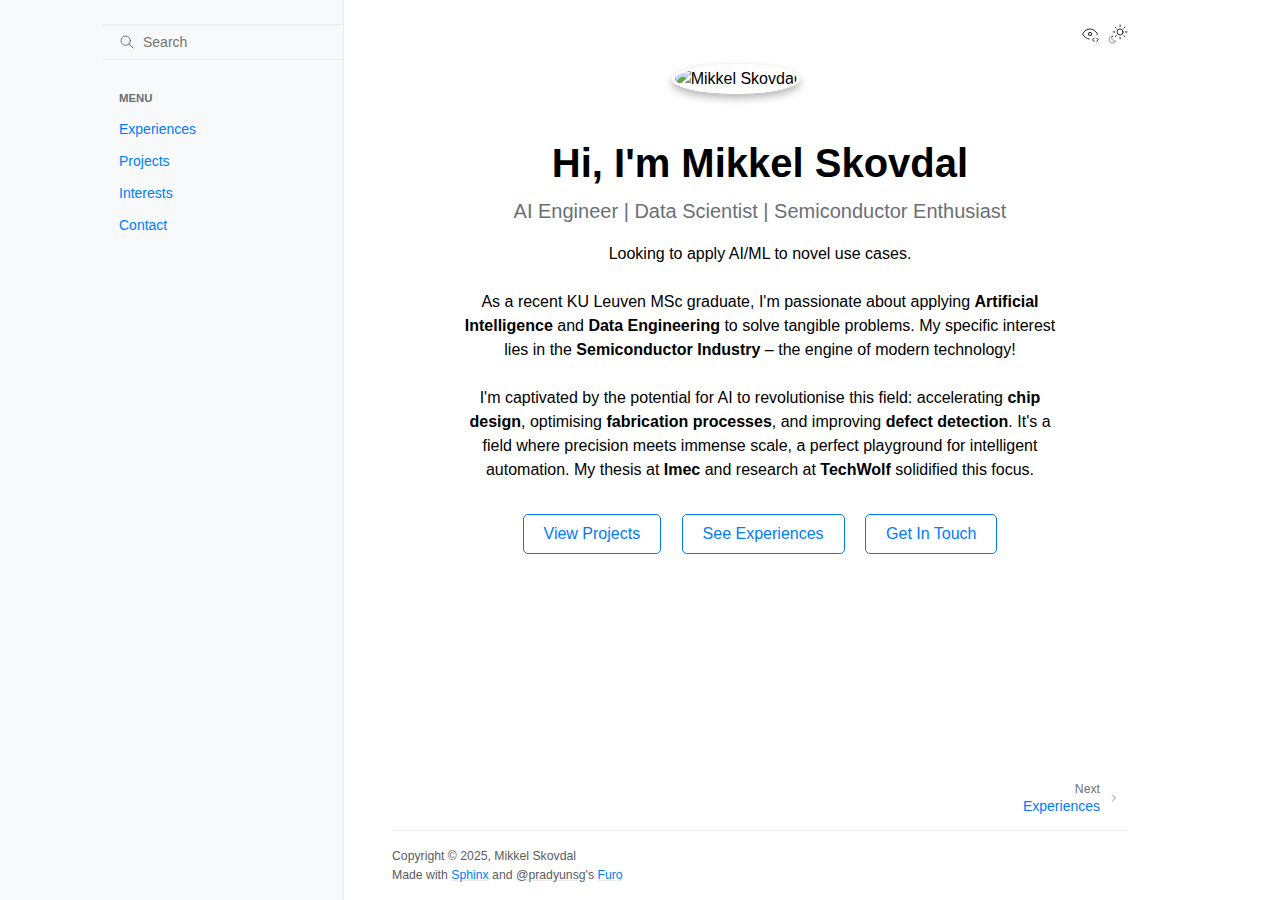
==== docs/_build/html/index.html @ ef4341b8 "initial web page" ====
<!doctype html>
<html class="no-js" lang="en" data-content_root="./">
  <head><meta charset="utf-8"/>
    <meta name="viewport" content="width=device-width,initial-scale=1"/>
    <meta name="color-scheme" content="light dark"><meta name="viewport" content="width=device-width, initial-scale=1" />
<link rel="index" title="Index" href="genindex.html" /><link rel="search" title="Search" href="search.html" /><link rel="next" title="Experiences" href="experiences.html" />

    <!-- Generated with Sphinx 8.1.3 and Furo 2024.08.06 -->
        <title>Mikkel Skovdal</title>
      <link rel="stylesheet" type="text/css" href="_static/pygments.css?v=8f2a1f02" />
    <link rel="stylesheet" type="text/css" href="_static/styles/furo.css?v=354aac6f" />
    <link rel="stylesheet" type="text/css" href="_static/copybutton.css?v=76b2166b" />
    <link rel="stylesheet" type="text/css" href="_static/styles/furo-extensions.css?v=302659d7" />
    <link rel="stylesheet" type="text/css" href="_static/css/custom.css?v=92c1c686" />
    
    


<style>
  body {
    --color-code-background: #f8f8f8;
  --color-code-foreground: black;
  --color-brand-primary: #007bff;
  --color-brand-content: #007bff;
  
  }
  @media not print {
    body[data-theme="dark"] {
      --color-code-background: #202020;
  --color-code-foreground: #d0d0d0;
  --color-brand-primary: #6bbaff;
  --color-brand-content: #6bbaff;
  
    }
    @media (prefers-color-scheme: dark) {
      body:not([data-theme="light"]) {
        --color-code-background: #202020;
  --color-code-foreground: #d0d0d0;
  --color-brand-primary: #6bbaff;
  --color-brand-content: #6bbaff;
  
      }
    }
  }
</style></head>
  <body>
    
    <script>
      document.body.dataset.theme = localStorage.getItem("theme") || "auto";
    </script>
    

<svg xmlns="http://www.w3.org/2000/svg" style="display: none;">
  <symbol id="svg-toc" viewBox="0 0 24 24">
    <title>Contents</title>
    <svg stroke="currentColor" fill="currentColor" stroke-width="0" viewBox="0 0 1024 1024">
      <path d="M408 442h480c4.4 0 8-3.6 8-8v-56c0-4.4-3.6-8-8-8H408c-4.4 0-8 3.6-8 8v56c0 4.4 3.6 8 8 8zm-8 204c0 4.4 3.6 8 8 8h480c4.4 0 8-3.6 8-8v-56c0-4.4-3.6-8-8-8H408c-4.4 0-8 3.6-8 8v56zm504-486H120c-4.4 0-8 3.6-8 8v56c0 4.4 3.6 8 8 8h784c4.4 0 8-3.6 8-8v-56c0-4.4-3.6-8-8-8zm0 632H120c-4.4 0-8 3.6-8 8v56c0 4.4 3.6 8 8 8h784c4.4 0 8-3.6 8-8v-56c0-4.4-3.6-8-8-8zM115.4 518.9L271.7 642c5.8 4.6 14.4.5 14.4-6.9V388.9c0-7.4-8.5-11.5-14.4-6.9L115.4 505.1a8.74 8.74 0 0 0 0 13.8z"/>
    </svg>
  </symbol>
  <symbol id="svg-menu" viewBox="0 0 24 24">
    <title>Menu</title>
    <svg xmlns="http://www.w3.org/2000/svg" viewBox="0 0 24 24" fill="none" stroke="currentColor"
      stroke-width="2" stroke-linecap="round" stroke-linejoin="round" class="feather-menu">
      <line x1="3" y1="12" x2="21" y2="12"></line>
      <line x1="3" y1="6" x2="21" y2="6"></line>
      <line x1="3" y1="18" x2="21" y2="18"></line>
    </svg>
  </symbol>
  <symbol id="svg-arrow-right" viewBox="0 0 24 24">
    <title>Expand</title>
    <svg xmlns="http://www.w3.org/2000/svg" viewBox="0 0 24 24" fill="none" stroke="currentColor"
      stroke-width="2" stroke-linecap="round" stroke-linejoin="round" class="feather-chevron-right">
      <polyline points="9 18 15 12 9 6"></polyline>
    </svg>
  </symbol>
  <symbol id="svg-sun" viewBox="0 0 24 24">
    <title>Light mode</title>
    <svg xmlns="http://www.w3.org/2000/svg" viewBox="0 0 24 24" fill="none" stroke="currentColor"
      stroke-width="1" stroke-linecap="round" stroke-linejoin="round" class="feather-sun">
      <circle cx="12" cy="12" r="5"></circle>
      <line x1="12" y1="1" x2="12" y2="3"></line>
      <line x1="12" y1="21" x2="12" y2="23"></line>
      <line x1="4.22" y1="4.22" x2="5.64" y2="5.64"></line>
      <line x1="18.36" y1="18.36" x2="19.78" y2="19.78"></line>
      <line x1="1" y1="12" x2="3" y2="12"></line>
      <line x1="21" y1="12" x2="23" y2="12"></line>
      <line x1="4.22" y1="19.78" x2="5.64" y2="18.36"></line>
      <line x1="18.36" y1="5.64" x2="19.78" y2="4.22"></line>
    </svg>
  </symbol>
  <symbol id="svg-moon" viewBox="0 0 24 24">
    <title>Dark mode</title>
    <svg xmlns="http://www.w3.org/2000/svg" viewBox="0 0 24 24" fill="none" stroke="currentColor"
      stroke-width="1" stroke-linecap="round" stroke-linejoin="round" class="icon-tabler-moon">
      <path stroke="none" d="M0 0h24v24H0z" fill="none" />
      <path d="M12 3c.132 0 .263 0 .393 0a7.5 7.5 0 0 0 7.92 12.446a9 9 0 1 1 -8.313 -12.454z" />
    </svg>
  </symbol>
  <symbol id="svg-sun-with-moon" viewBox="0 0 24 24">
    <title>Auto light/dark, in light mode</title>
    <svg xmlns="http://www.w3.org/2000/svg" viewBox="0 0 24 24" fill="none" stroke="currentColor"
      stroke-width="1" stroke-linecap="round" stroke-linejoin="round"
      class="icon-custom-derived-from-feather-sun-and-tabler-moon">
      <path style="opacity: 50%" d="M 5.411 14.504 C 5.471 14.504 5.532 14.504 5.591 14.504 C 3.639 16.319 4.383 19.569 6.931 20.352 C 7.693 20.586 8.512 20.551 9.25 20.252 C 8.023 23.207 4.056 23.725 2.11 21.184 C 0.166 18.642 1.702 14.949 4.874 14.536 C 5.051 14.512 5.231 14.5 5.411 14.5 L 5.411 14.504 Z"/>
      <line x1="14.5" y1="3.25" x2="14.5" y2="1.25"/>
      <line x1="14.5" y1="15.85" x2="14.5" y2="17.85"/>
      <line x1="10.044" y1="5.094" x2="8.63" y2="3.68"/>
      <line x1="19" y1="14.05" x2="20.414" y2="15.464"/>
      <line x1="8.2" y1="9.55" x2="6.2" y2="9.55"/>
      <line x1="20.8" y1="9.55" x2="22.8" y2="9.55"/>
      <line x1="10.044" y1="14.006" x2="8.63" y2="15.42"/>
      <line x1="19" y1="5.05" x2="20.414" y2="3.636"/>
      <circle cx="14.5" cy="9.55" r="3.6"/>
    </svg>
  </symbol>
  <symbol id="svg-moon-with-sun" viewBox="0 0 24 24">
    <title>Auto light/dark, in dark mode</title>
    <svg xmlns="http://www.w3.org/2000/svg" viewBox="0 0 24 24" fill="none" stroke="currentColor"
      stroke-width="1" stroke-linecap="round" stroke-linejoin="round"
      class="icon-custom-derived-from-feather-sun-and-tabler-moon">
      <path d="M 8.282 7.007 C 8.385 7.007 8.494 7.007 8.595 7.007 C 5.18 10.184 6.481 15.869 10.942 17.24 C 12.275 17.648 13.706 17.589 15 17.066 C 12.851 22.236 5.91 23.143 2.505 18.696 C -0.897 14.249 1.791 7.786 7.342 7.063 C 7.652 7.021 7.965 7 8.282 7 L 8.282 7.007 Z"/>
      <line style="opacity: 50%" x1="18" y1="3.705" x2="18" y2="2.5"/>
      <line style="opacity: 50%" x1="18" y1="11.295" x2="18" y2="12.5"/>
      <line style="opacity: 50%" x1="15.316" y1="4.816" x2="14.464" y2="3.964"/>
      <line style="opacity: 50%" x1="20.711" y1="10.212" x2="21.563" y2="11.063"/>
      <line style="opacity: 50%" x1="14.205" y1="7.5" x2="13.001" y2="7.5"/>
      <line style="opacity: 50%" x1="21.795" y1="7.5" x2="23" y2="7.5"/>
      <line style="opacity: 50%" x1="15.316" y1="10.184" x2="14.464" y2="11.036"/>
      <line style="opacity: 50%" x1="20.711" y1="4.789" x2="21.563" y2="3.937"/>
      <circle style="opacity: 50%" cx="18" cy="7.5" r="2.169"/>
    </svg>
  </symbol>
  <symbol id="svg-pencil" viewBox="0 0 24 24">
    <svg xmlns="http://www.w3.org/2000/svg" viewBox="0 0 24 24" fill="none" stroke="currentColor"
      stroke-width="1" stroke-linecap="round" stroke-linejoin="round" class="icon-tabler-pencil-code">
      <path d="M4 20h4l10.5 -10.5a2.828 2.828 0 1 0 -4 -4l-10.5 10.5v4" />
      <path d="M13.5 6.5l4 4" />
      <path d="M20 21l2 -2l-2 -2" />
      <path d="M17 17l-2 2l2 2" />
    </svg>
  </symbol>
  <symbol id="svg-eye" viewBox="0 0 24 24">
    <svg xmlns="http://www.w3.org/2000/svg" viewBox="0 0 24 24" fill="none" stroke="currentColor"
      stroke-width="1" stroke-linecap="round" stroke-linejoin="round" class="icon-tabler-eye-code">
      <path stroke="none" d="M0 0h24v24H0z" fill="none" />
      <path d="M10 12a2 2 0 1 0 4 0a2 2 0 0 0 -4 0" />
      <path
        d="M11.11 17.958c-3.209 -.307 -5.91 -2.293 -8.11 -5.958c2.4 -4 5.4 -6 9 -6c3.6 0 6.6 2 9 6c-.21 .352 -.427 .688 -.647 1.008" />
      <path d="M20 21l2 -2l-2 -2" />
      <path d="M17 17l-2 2l2 2" />
    </svg>
  </symbol>
</svg>

<input type="checkbox" class="sidebar-toggle" name="__navigation" id="__navigation">
<input type="checkbox" class="sidebar-toggle" name="__toc" id="__toc">
<label class="overlay sidebar-overlay" for="__navigation">
  <div class="visually-hidden">Hide navigation sidebar</div>
</label>
<label class="overlay toc-overlay" for="__toc">
  <div class="visually-hidden">Hide table of contents sidebar</div>
</label>

<a class="skip-to-content muted-link" href="#furo-main-content">Skip to content</a>



<div class="page">
  <header class="mobile-header">
    <div class="header-left">
      <label class="nav-overlay-icon" for="__navigation">
        <div class="visually-hidden">Toggle site navigation sidebar</div>
        <i class="icon"><svg><use href="#svg-menu"></use></svg></i>
      </label>
    </div>
    <div class="header-center">
      <a href="#"><div class="brand">Mikkel Skovdal</div></a>
    </div>
    <div class="header-right">
      <div class="theme-toggle-container theme-toggle-header">
        <button class="theme-toggle">
          <div class="visually-hidden">Toggle Light / Dark / Auto color theme</div>
          <svg class="theme-icon-when-auto-light"><use href="#svg-sun-with-moon"></use></svg>
          <svg class="theme-icon-when-auto-dark"><use href="#svg-moon-with-sun"></use></svg>
          <svg class="theme-icon-when-dark"><use href="#svg-moon"></use></svg>
          <svg class="theme-icon-when-light"><use href="#svg-sun"></use></svg>
        </button>
      </div>
      <label class="toc-overlay-icon toc-header-icon no-toc" for="__toc">
        <div class="visually-hidden">Toggle table of contents sidebar</div>
        <i class="icon"><svg><use href="#svg-toc"></use></svg></i>
      </label>
    </div>
  </header>
  <aside class="sidebar-drawer">
    <div class="sidebar-container">
      
      <div class="sidebar-sticky"><a class="sidebar-brand" href="#">
  
  
  
</a><form class="sidebar-search-container" method="get" action="search.html" role="search">
  <input class="sidebar-search" placeholder="Search" name="q" aria-label="Search">
  <input type="hidden" name="check_keywords" value="yes">
  <input type="hidden" name="area" value="default">
</form>
<div id="searchbox"></div><div class="sidebar-scroll"><div class="sidebar-tree">
  <p class="caption" role="heading"><span class="caption-text">Menu</span></p>
<ul>
<li class="toctree-l1"><a class="reference internal" href="experiences.html">Experiences</a></li>
<li class="toctree-l1"><a class="reference internal" href="projects.html">Projects</a></li>
<li class="toctree-l1"><a class="reference internal" href="interests.html">Interests</a></li>
<li class="toctree-l1"><a class="reference internal" href="contact.html">Contact</a></li>
</ul>

</div>
</div>

      </div>
      
    </div>
  </aside>
  <div class="main">
    <div class="content">
      <div class="article-container">
        <a href="#" class="back-to-top muted-link">
          <svg xmlns="http://www.w3.org/2000/svg" viewBox="0 0 24 24">
            <path d="M13 20h-2V8l-5.5 5.5-1.42-1.42L12 4.16l7.92 7.92-1.42 1.42L13 8v12z"></path>
          </svg>
          <span>Back to top</span>
        </a>
        <div class="content-icon-container">
          <div class="view-this-page">
  <a class="muted-link" href="_sources/index.rst.txt" title="View this page">
    <svg><use href="#svg-eye"></use></svg>
    <span class="visually-hidden">View this page</span>
  </a>
</div>
<div class="theme-toggle-container theme-toggle-content">
            <button class="theme-toggle">
              <div class="visually-hidden">Toggle Light / Dark / Auto color theme</div>
              <svg class="theme-icon-when-auto-light"><use href="#svg-sun-with-moon"></use></svg>
              <svg class="theme-icon-when-auto-dark"><use href="#svg-moon-with-sun"></use></svg>
              <svg class="theme-icon-when-dark"><use href="#svg-moon"></use></svg>
              <svg class="theme-icon-when-light"><use href="#svg-sun"></use></svg>
            </button>
          </div>
          <label class="toc-overlay-icon toc-content-icon no-toc" for="__toc">
            <div class="visually-hidden">Toggle table of contents sidebar</div>
            <i class="icon"><svg><use href="#svg-toc"></use></svg></i>
          </label>
        </div>
        <article role="main" id="furo-main-content">
          <div class="hero-section">
   <img src="_static/assets/profile.jpg" alt="Mikkel Skovdal" class="profile-pic">
   <h1>Hi, I'm Mikkel Skovdal</h1>
   <p class="subtitle">AI Engineer | Data Scientist | Semiconductor Enthusiast</p>
   <p>Looking to apply AI/ML to novel use cases.</p>

   <div class="about-in-hero">
       <p>As a recent KU Leuven MSc graduate, I'm passionate about applying <strong>Artificial Intelligence</strong> and <strong>Data Engineering</strong> to solve tangible problems. My specific interest lies in the <strong>Semiconductor Industry</strong> – the engine of modern technology!</p>

       <p>I'm captivated by the potential for AI to revolutionise this field: accelerating <strong>chip design</strong>, optimising <strong>fabrication processes</strong>, and improving <strong>defect detection</strong>. It's a field where precision meets immense scale, a perfect playground for intelligent automation. My thesis at <strong>Imec</strong> and research at <strong>TechWolf</strong> solidified this focus.</p>
   </div>

   <div class="hero-buttons">
      <a href="projects.html" class="button">View Projects</a>
      <a href="experiences.html" class="button">See Experiences</a>
      <a href="contact.html" class="button">Get In Touch</a>
   </div>
</div><div class="toctree-wrapper compound">
</div>

        </article>
      </div>
      <footer>
        
        <div class="related-pages">
          <a class="next-page" href="experiences.html">
              <div class="page-info">
                <div class="context">
                  <span>Next</span>
                </div>
                <div class="title">Experiences</div>
              </div>
              <svg class="furo-related-icon"><use href="#svg-arrow-right"></use></svg>
            </a>
          
        </div>
        <div class="bottom-of-page">
          <div class="left-details">
            <div class="copyright">
                Copyright &#169; 2025, Mikkel Skovdal
            </div>
            Made with <a href="https://www.sphinx-doc.org/">Sphinx</a> and <a class="muted-link" href="https://pradyunsg.me">@pradyunsg</a>'s
            
            <a href="https://github.com/pradyunsg/furo">Furo</a>
            
          </div>
          <div class="right-details">
            
          </div>
        </div>
        
      </footer>
    </div>
    <aside class="toc-drawer no-toc">
      
      
      
    </aside>
  </div>
</div><script src="_static/documentation_options.js?v=8a448e45"></script>
    <script src="_static/doctools.js?v=9bcbadda"></script>
    <script src="_static/sphinx_highlight.js?v=dc90522c"></script>
    <script src="_static/scripts/furo.js?v=5fa4622c"></script>
    <script src="_static/clipboard.min.js?v=a7894cd8"></script>
    <script src="_static/copybutton.js?v=f281be69"></script>
    </body>
</html>
---- docs/_build/html/_static/pygments.css ----
.highlight pre { line-height: 125%; }
.highlight td.linenos .normal { color: inherit; background-color: transparent; padding-left: 5px; padding-right: 5px; }
.highlight span.linenos { color: inherit; background-color: transparent; padding-left: 5px; padding-right: 5px; }
.highlight td.linenos .special { color: #000000; background-color: #ffffc0; padding-left: 5px; padding-right: 5px; }
.highlight span.linenos.special { color: #000000; background-color: #ffffc0; padding-left: 5px; padding-right: 5px; }
.highlight .hll { background-color: #ffffcc }
.highlight { background: #f8f8f8; }
.highlight .c { color: #8F5902; font-style: italic } /* Comment */
.highlight .err { color: #A40000; border: 1px solid #EF2929 } /* Error */
.highlight .g { color: #000 } /* Generic */
.highlight .k { color: #204A87; font-weight: bold } /* Keyword */
.highlight .l { color: #000 } /* Literal */
.highlight .n { color: #000 } /* Name */
.highlight .o { color: #CE5C00; font-weight: bold } /* Operator */
.highlight .x { color: #000 } /* Other */
.highlight .p { color: #000; font-weight: bold } /* Punctuation */
.highlight .ch { color: #8F5902; font-style: italic } /* Comment.Hashbang */
.highlight .cm { color: #8F5902; font-style: italic } /* Comment.Multiline */
.highlight .cp { color: #8F5902; font-style: italic } /* Comment.Preproc */
.highlight .cpf { color: #8F5902; font-style: italic } /* Comment.PreprocFile */
.highlight .c1 { color: #8F5902; font-style: italic } /* Comment.Single */
.highlight .cs { color: #8F5902; font-style: italic } /* Comment.Special */
.highlight .gd { color: #A40000 } /* Generic.Deleted */
.highlight .ge { color: #000; font-style: italic } /* Generic.Emph */
.highlight .ges { color: #000; font-weight: bold; font-style: italic } /* Generic.EmphStrong */
.highlight .gr { color: #EF2929 } /* Generic.Error */
.highlight .gh { color: #000080; font-weight: bold } /* Generic.Heading */
.highlight .gi { color: #00A000 } /* Generic.Inserted */
.highlight .go { color: #000; font-style: italic } /* Generic.Output */
.highlight .gp { color: #8F5902 } /* Generic.Prompt */
.highlight .gs { color: #000; font-weight: bold } /* Generic.Strong */
.highlight .gu { color: #800080; font-weight: bold } /* Generic.Subheading */
.highlight .gt { color: #A40000; font-weight: bold } /* Generic.Traceback */
.highlight .kc { color: #204A87; font-weight: bold } /* Keyword.Constant */
.highlight .kd { color: #204A87; font-weight: bold } /* Keyword.Declaration */
.highlight .kn { color: #204A87; font-weight: bold } /* Keyword.Namespace */
.highlight .kp { color: #204A87; font-weight: bold } /* Keyword.Pseudo */
.highlight .kr { color: #204A87; font-weight: bold } /* Keyword.Reserved */
.highlight .kt { color: #204A87; font-weight: bold } /* Keyword.Type */
.highlight .ld { color: #000 } /* Literal.Date */
.highlight .m { color: #0000CF; font-weight: bold } /* Literal.Number */
.highlight .s { color: #4E9A06 } /* Literal.String */
.highlight .na { color: #C4A000 } /* Name.Attribute */
.highlight .nb { color: #204A87 } /* Name.Builtin */
.highlight .nc { color: #000 } /* Name.Class */
.highlight .no { color: #000 } /* Name.Constant */
.highlight .nd { color: #5C35CC; font-weight: bold } /* Name.Decorator */
.highlight .ni { color: #CE5C00 } /* Name.Entity */
.highlight .ne { color: #C00; font-weight: bold } /* Name.Exception */
.highlight .nf { color: #000 } /* Name.Function */
.highlight .nl { color: #F57900 } /* Name.Label */
.highlight .nn { color: #000 } /* Name.Namespace */
.highlight .nx { color: #000 } /* Name.Other */
.highlight .py { color: #000 } /* Name.Property */
.highlight .nt { color: #204A87; font-weight: bold } /* Name.Tag */
.highlight .nv { color: #000 } /* Name.Variable */
.highlight .ow { color: #204A87; font-weight: bold } /* Operator.Word */
.highlight .pm { color: #000; font-weight: bold } /* Punctuation.Marker */
.highlight .w { color: #F8F8F8 } /* Text.Whitespace */
.highlight .mb { color: #0000CF; font-weight: bold } /* Literal.Number.Bin */
.highlight .mf { color: #0000CF; font-weight: bold } /* Literal.Number.Float */
.highlight .mh { color: #0000CF; font-weight: bold } /* Literal.Number.Hex */
.highlight .mi { color: #0000CF; font-weight: bold } /* Literal.Number.Integer */
.highlight .mo { color: #0000CF; font-weight: bold } /* Literal.Number.Oct */
.highlight .sa { color: #4E9A06 } /* Literal.String.Affix */
.highlight .sb { color: #4E9A06 } /* Literal.String.Backtick */
.highlight .sc { color: #4E9A06 } /* Literal.String.Char */
.highlight .dl { color: #4E9A06 } /* Literal.String.Delimiter */
.highlight .sd { color: #8F5902; font-style: italic } /* Literal.String.Doc */
.highlight .s2 { color: #4E9A06 } /* Literal.String.Double */
.highlight .se { color: #4E9A06 } /* Literal.String.Escape */
.highlight .sh { color: #4E9A06 } /* Literal.String.Heredoc */
.highlight .si { color: #4E9A06 } /* Literal.String.Interpol */
.highlight .sx { color: #4E9A06 } /* Literal.String.Other */
.highlight .sr { color: #4E9A06 } /* Literal.String.Regex */
.highlight .s1 { color: #4E9A06 } /* Literal.String.Single */
.highlight .ss { color: #4E9A06 } /* Literal.String.Symbol */
.highlight .bp { color: #3465A4 } /* Name.Builtin.Pseudo */
.highlight .fm { color: #000 } /* Name.Function.Magic */
.highlight .vc { color: #000 } /* Name.Variable.Class */
.highlight .vg { color: #000 } /* Name.Variable.Global */
.highlight .vi { color: #000 } /* Name.Variable.Instance */
.highlight .vm { color: #000 } /* Name.Variable.Magic */
.highlight .il { color: #0000CF; font-weight: bold } /* Literal.Number.Integer.Long */
@media not print {
body[data-theme="dark"] .highlight pre { line-height: 125%; }
body[data-theme="dark"] .highlight td.linenos .normal { color: #aaaaaa; background-color: transparent; padding-left: 5px; padding-right: 5px; }
body[data-theme="dark"] .highlight span.linenos { color: #aaaaaa; background-color: transparent; padding-left: 5px; padding-right: 5px; }
body[data-theme="dark"] .highlight td.linenos .special { color: #000000; background-color: #ffffc0; padding-left: 5px; padding-right: 5px; }
body[data-theme="dark"] .highlight span.linenos.special { color: #000000; background-color: #ffffc0; padding-left: 5px; padding-right: 5px; }
body[data-theme="dark"] .highlight .hll { background-color: #404040 }
body[data-theme="dark"] .highlight { background: #202020; color: #D0D0D0 }
body[data-theme="dark"] .highlight .c { color: #ABABAB; font-style: italic } /* Comment */
body[data-theme="dark"] .highlight .err { color: #A61717; background-color: #E3D2D2 } /* Error */
body[data-theme="dark"] .highlight .esc { color: #D0D0D0 } /* Escape */
body[data-theme="dark"] .highlight .g { color: #D0D0D0 } /* Generic */
body[data-theme="dark"] .highlight .k { color: #6EBF26; font-weight: bold } /* Keyword */
body[data-theme="dark"] .highlight .l { color: #D0D0D0 } /* Literal */
body[data-theme="dark"] .highlight .n { color: #D0D0D0 } /* Name */
body[data-theme="dark"] .highlight .o { color: #D0D0D0 } /* Operator */
body[data-theme="dark"] .highlight .x { color: #D0D0D0 } /* Other */
body[data-theme="dark"] .highlight .p { color: #D0D0D0 } /* Punctuation */
body[data-theme="dark"] .highlight .ch { color: #ABABAB; font-style: italic } /* Comment.Hashbang */
body[data-theme="dark"] .highlight .cm { color: #ABABAB; font-style: italic } /* Comment.Multiline */
body[data-theme="dark"] .highlight .cp { color: #FF3A3A; font-weight: bold } /* Comment.Preproc */
body[data-theme="dark"] .highlight .cpf { color: #ABABAB; font-style: italic } /* Comment.PreprocFile */
body[data-theme="dark"] .highlight .c1 { color: #ABABAB; font-style: italic } /* Comment.Single */
body[data-theme="dark"] .highlight .cs { color: #E50808; font-weight: bold; background-color: #520000 } /* Comment.Special */
body[data-theme="dark"] .highlight .gd { color: #FF3A3A } /* Generic.Deleted */
body[data-theme="dark"] .highlight .ge { color: #D0D0D0; font-style: italic } /* Generic.Emph */
body[data-theme="dark"] .highlight .ges { color: #D0D0D0; font-weight: bold; font-style: italic } /* Generic.EmphStrong */
body[data-theme="dark"] .highlight .gr { color: #FF3A3A } /* Generic.Error */
body[data-theme="dark"] .highlight .gh { color: #FFF; font-weight: bold } /* Generic.Heading */
body[data-theme="dark"] .highlight .gi { color: #589819 } /* Generic.Inserted */
body[data-theme="dark"] .highlight .go { color: #CCC } /* Generic.Output */
body[data-theme="dark"] .highlight .gp { color: #AAA } /* Generic.Prompt */
body[data-theme="dark"] .highlight .gs { color: #D0D0D0; font-weight: bold } /* Generic.Strong */
body[data-theme="dark"] .highlight .gu { color: #FFF; text-decoration: underline } /* Generic.Subheading */
body[data-theme="dark"] .highlight .gt { color: #FF3A3A } /* Generic.Traceback */
body[data-theme="dark"] .highlight .kc { color: #6EBF26; font-weight: bold } /* Keyword.Constant */
body[data-theme="dark"] .highlight .kd { color: #6EBF26; font-weight: bold } /* Keyword.Declaration */
body[data-theme="dark"] .highlight .kn { color: #6EBF26; font-weight: bold } /* Keyword.Namespace */
body[data-theme="dark"] .highlight .kp { color: #6EBF26 } /* Keyword.Pseudo */
body[data-theme="dark"] .highlight .kr { color: #6EBF26; font-weight: bold } /* Keyword.Reserved */
body[data-theme="dark"] .highlight .kt { color: #6EBF26; font-weight: bold } /* Keyword.Type */
body[data-theme="dark"] .highlight .ld { color: #D0D0D0 } /* Literal.Date */
body[data-theme="dark"] .highlight .m { color: #51B2FD } /* Literal.Number */
body[data-theme="dark"] .highlight .s { color: #ED9D13 } /* Literal.String */
body[data-theme="dark"] .highlight .na { color: #BBB } /* Name.Attribute */
body[data-theme="dark"] .highlight .nb { color: #2FBCCD } /* Name.Builtin */
body[data-theme="dark"] .highlight .nc { color: #71ADFF; text-decoration: underline } /* Name.Class */
body[data-theme="dark"] .highlight .no { color: #40FFFF } /* Name.Constant */
body[data-theme="dark"] .highlight .nd { color: #FFA500 } /* Name.Decorator */
body[data-theme="dark"] .highlight .ni { color: #D0D0D0 } /* Name.Entity */
body[data-theme="dark"] .highlight .ne { color: #BBB } /* Name.Exception */
body[data-theme="dark"] .highlight .nf { color: #71ADFF } /* Name.Function */
body[data-theme="dark"] .highlight .nl { color: #D0D0D0 } /* Name.Label */
body[data-theme="dark"] .highlight .nn { color: #71ADFF; text-decoration: underline } /* Name.Namespace */
body[data-theme="dark"] .highlight .nx { color: #D0D0D0 } /* Name.Other */
body[data-theme="dark"] .highlight .py { color: #D0D0D0 } /* Name.Property */
body[data-theme="dark"] .highlight .nt { color: #6EBF26; font-weight: bold } /* Name.Tag */
body[data-theme="dark"] .highlight .nv { color: #40FFFF } /* Name.Variable */
body[data-theme="dark"] .highlight .ow { color: #6EBF26; font-weight: bold } /* Operator.Word */
body[data-theme="dark"] .highlight .pm { color: #D0D0D0 } /* Punctuation.Marker */
body[data-theme="dark"] .highlight .w { color: #666 } /* Text.Whitespace */
body[data-theme="dark"] .highlight .mb { color: #51B2FD } /* Literal.Number.Bin */
body[data-theme="dark"] .highlight .mf { color: #51B2FD } /* Literal.Number.Float */
body[data-theme="dark"] .highlight .mh { color: #51B2FD } /* Literal.Number.Hex */
body[data-theme="dark"] .highlight .mi { color: #51B2FD } /* Literal.Number.Integer */
body[data-theme="dark"] .highlight .mo { color: #51B2FD } /* Literal.Number.Oct */
body[data-theme="dark"] .highlight .sa { color: #ED9D13 } /* Literal.String.Affix */
body[data-theme="dark"] .highlight .sb { color: #ED9D13 } /* Literal.String.Backtick */
body[data-theme="dark"] .highlight .sc { color: #ED9D13 } /* Literal.String.Char */
body[data-theme="dark"] .highlight .dl { color: #ED9D13 } /* Literal.String.Delimiter */
body[data-theme="dark"] .highlight .sd { color: #ED9D13 } /* Literal.String.Doc */
body[data-theme="dark"] .highlight .s2 { color: #ED9D13 } /* Literal.String.Double */
body[data-theme="dark"] .highlight .se { color: #ED9D13 } /* Literal.String.Escape */
body[data-theme="dark"] .highlight .sh { color: #ED9D13 } /* Literal.String.Heredoc */
body[data-theme="dark"] .highlight .si { color: #ED9D13 } /* Literal.String.Interpol */
body[data-theme="dark"] .highlight .sx { color: #FFA500 } /* Literal.String.Other */
body[data-theme="dark"] .highlight .sr { color: #ED9D13 } /* Literal.String.Regex */
body[data-theme="dark"] .highlight .s1 { color: #ED9D13 } /* Literal.String.Single */
body[data-theme="dark"] .highlight .ss { color: #ED9D13 } /* Literal.String.Symbol */
body[data-theme="dark"] .highlight .bp { color: #2FBCCD } /* Name.Builtin.Pseudo */
body[data-theme="dark"] .highlight .fm { color: #71ADFF } /* Name.Function.Magic */
body[data-theme="dark"] .highlight .vc { color: #40FFFF } /* Name.Variable.Class */
body[data-theme="dark"] .highlight .vg { color: #40FFFF } /* Name.Variable.Global */
body[data-theme="dark"] .highlight .vi { color: #40FFFF } /* Name.Variable.Instance */
body[data-theme="dark"] .highlight .vm { color: #40FFFF } /* Name.Variable.Magic */
body[data-theme="dark"] .highlight .il { color: #51B2FD } /* Literal.Number.Integer.Long */
@media (prefers-color-scheme: dark) {
body:not([data-theme="light"]) .highlight pre { line-height: 125%; }
body:not([data-theme="light"]) .highlight td.linenos .normal { color: #aaaaaa; background-color: transparent; padding-left: 5px; padding-right: 5px; }
body:not([data-theme="light"]) .highlight span.linenos { color: #aaaaaa; background-color: transparent; padding-left: 5px; padding-right: 5px; }
body:not([data-theme="light"]) .highlight td.linenos .special { color: #000000; background-color: #ffffc0; padding-left: 5px; padding-right: 5px; }
body:not([data-theme="light"]) .highlight span.linenos.special { color: #000000; background-color: #ffffc0; padding-left: 5px; padding-right: 5px; }
body:not([data-theme="light"]) .highlight .hll { background-color: #404040 }
body:not([data-theme="light"]) .highlight { background: #202020; color: #D0D0D0 }
body:not([data-theme="light"]) .highlight .c { color: #ABABAB; font-style: italic } /* Comment */
body:not([data-theme="light"]) .highlight .err { color: #A61717; background-color: #E3D2D2 } /* Error */
body:not([data-theme="light"]) .highlight .esc { color: #D0D0D0 } /* Escape */
body:not([data-theme="light"]) .highlight .g { color: #D0D0D0 } /* Generic */
body:not([data-theme="light"]) .highlight .k { color: #6EBF26; font-weight: bold } /* Keyword */
body:not([data-theme="light"]) .highlight .l { color: #D0D0D0 } /* Literal */
body:not([data-theme="light"]) .highlight .n { color: #D0D0D0 } /* Name */
body:not([data-theme="light"]) .highlight .o { color: #D0D0D0 } /* Operator */
body:not([data-theme="light"]) .highlight .x { color: #D0D0D0 } /* Other */
body:not([data-theme="light"]) .highlight .p { color: #D0D0D0 } /* Punctuation */
body:not([data-theme="light"]) .highlight .ch { color: #ABABAB; font-style: italic } /* Comment.Hashbang */
body:not([data-theme="light"]) .highlight .cm { color: #ABABAB; font-style: italic } /* Comment.Multiline */
body:not([data-theme="light"]) .highlight .cp { color: #FF3A3A; font-weight: bold } /* Comment.Preproc */
body:not([data-theme="light"]) .highlight .cpf { color: #ABABAB; font-style: italic } /* Comment.PreprocFile */
body:not([data-theme="light"]) .highlight .c1 { color: #ABABAB; font-style: italic } /* Comment.Single */
body:not([data-theme="light"]) .highlight .cs { color: #E50808; font-weight: bold; background-color: #520000 } /* Comment.Special */
body:not([data-theme="light"]) .highlight .gd { color: #FF3A3A } /* Generic.Deleted */
body:not([data-theme="light"]) .highlight .ge { color: #D0D0D0; font-style: italic } /* Generic.Emph */
body:not([data-theme="light"]) .highlight .ges { color: #D0D0D0; font-weight: bold; font-style: italic } /* Generic.EmphStrong */
body:not([data-theme="light"]) .highlight .gr { color: #FF3A3A } /* Generic.Error */
body:not([data-theme="light"]) .highlight .gh { color: #FFF; font-weight: bold } /* Generic.Heading */
body:not([data-theme="light"]) .highlight .gi { color: #589819 } /* Generic.Inserted */
body:not([data-theme="light"]) .highlight .go { color: #CCC } /* Generic.Output */
body:not([data-theme="light"]) .highlight .gp { color: #AAA } /* Generic.Prompt */
body:not([data-theme="light"]) .highlight .gs { color: #D0D0D0; font-weight: bold } /* Generic.Strong */
body:not([data-theme="light"]) .highlight .gu { color: #FFF; text-decoration: underline } /* Generic.Subheading */
body:not([data-theme="light"]) .highlight .gt { color: #FF3A3A } /* Generic.Traceback */
body:not([data-theme="light"]) .highlight .kc { color: #6EBF26; font-weight: bold } /* Keyword.Constant */
body:not([data-theme="light"]) .highlight .kd { color: #6EBF26; font-weight: bold } /* Keyword.Declaration */
body:not([data-theme="light"]) .highlight .kn { color: #6EBF26; font-weight: bold } /* Keyword.Namespace */
body:not([data-theme="light"]) .highlight .kp { color: #6EBF26 } /* Keyword.Pseudo */
body:not([data-theme="light"]) .highlight .kr { color: #6EBF26; font-weight: bold } /* Keyword.Reserved */
body:not([data-theme="light"]) .highlight .kt { color: #6EBF26; font-weight: bold } /* Keyword.Type */
body:not([data-theme="light"]) .highlight .ld { color: #D0D0D0 } /* Literal.Date */
body:not([data-theme="light"]) .highlight .m { color: #51B2FD } /* Literal.Number */
body:not([data-theme="light"]) .highlight .s { color: #ED9D13 } /* Literal.String */
body:not([data-theme="light"]) .highlight .na { color: #BBB } /* Name.Attribute */
body:not([data-theme="light"]) .highlight .nb { color: #2FBCCD } /* Name.Builtin */
body:not([data-theme="light"]) .highlight .nc { color: #71ADFF; text-decoration: underline } /* Name.Class */
body:not([data-theme="light"]) .highlight .no { color: #40FFFF } /* Name.Constant */
body:not([data-theme="light"]) .highlight .nd { color: #FFA500 } /* Name.Decorator */
body:not([data-theme="light"]) .highlight .ni { color: #D0D0D0 } /* Name.Entity */
body:not([data-theme="light"]) .highlight .ne { color: #BBB } /* Name.Exception */
body:not([data-theme="light"]) .highlight .nf { color: #71ADFF } /* Name.Function */
body:not([data-theme="light"]) .highlight .nl { color: #D0D0D0 } /* Name.Label */
body:not([data-theme="light"]) .highlight .nn { color: #71ADFF; text-decoration: underline } /* Name.Namespace */
body:not([data-theme="light"]) .highlight .nx { color: #D0D0D0 } /* Name.Other */
body:not([data-theme="light"]) .highlight .py { color: #D0D0D0 } /* Name.Property */
body:not([data-theme="light"]) .highlight .nt { color: #6EBF26; font-weight: bold } /* Name.Tag */
body:not([data-theme="light"]) .highlight .nv { color: #40FFFF } /* Name.Variable */
body:not([data-theme="light"]) .highlight .ow { color: #6EBF26; font-weight: bold } /* Operator.Word */
body:not([data-theme="light"]) .highlight .pm { color: #D0D0D0 } /* Punctuation.Marker */
body:not([data-theme="light"]) .highlight .w { color: #666 } /* Text.Whitespace */
body:not([data-theme="light"]) .highlight .mb { color: #51B2FD } /* Literal.Number.Bin */
body:not([data-theme="light"]) .highlight .mf { color: #51B2FD } /* Literal.Number.Float */
body:not([data-theme="light"]) .highlight .mh { color: #51B2FD } /* Literal.Number.Hex */
body:not([data-theme="light"]) .highlight .mi { color: #51B2FD } /* Literal.Number.Integer */
body:not([data-theme="light"]) .highlight .mo { color: #51B2FD } /* Literal.Number.Oct */
body:not([data-theme="light"]) .highlight .sa { color: #ED9D13 } /* Literal.String.Affix */
body:not([data-theme="light"]) .highlight .sb { color: #ED9D13 } /* Literal.String.Backtick */
body:not([data-theme="light"]) .highlight .sc { color: #ED9D13 } /* Literal.String.Char */
body:not([data-theme="light"]) .highlight .dl { color: #ED9D13 } /* Literal.String.Delimiter */
body:not([data-theme="light"]) .highlight .sd { color: #ED9D13 } /* Literal.String.Doc */
body:not([data-theme="light"]) .highlight .s2 { color: #ED9D13 } /* Literal.String.Double */
body:not([data-theme="light"]) .highlight .se { color: #ED9D13 } /* Literal.String.Escape */
body:not([data-theme="light"]) .highlight .sh { color: #ED9D13 } /* Literal.String.Heredoc */
body:not([data-theme="light"]) .highlight .si { color: #ED9D13 } /* Literal.String.Interpol */
body:not([data-theme="light"]) .highlight .sx { color: #FFA500 } /* Literal.String.Other */
body:not([data-theme="light"]) .highlight .sr { color: #ED9D13 } /* Literal.String.Regex */
body:not([data-theme="light"]) .highlight .s1 { color: #ED9D13 } /* Literal.String.Single */
body:not([data-theme="light"]) .highlight .ss { color: #ED9D13 } /* Literal.String.Symbol */
body:not([data-theme="light"]) .highlight .bp { color: #2FBCCD } /* Name.Builtin.Pseudo */
body:not([data-theme="light"]) .highlight .fm { color: #71ADFF } /* Name.Function.Magic */
body:not([data-theme="light"]) .highlight .vc { color: #40FFFF } /* Name.Variable.Class */
body:not([data-theme="light"]) .highlight .vg { color: #40FFFF } /* Name.Variable.Global */
body:not([data-theme="light"]) .highlight .vi { color: #40FFFF } /* Name.Variable.Instance */
body:not([data-theme="light"]) .highlight .vm { color: #40FFFF } /* Name.Variable.Magic */
body:not([data-theme="light"]) .highlight .il { color: #51B2FD } /* Literal.Number.Integer.Long */
}
}
---- docs/_build/html/_static/copybutton.css ----
/* Copy buttons */
button.copybtn {
    position: absolute;
    display: flex;
    top: .3em;
    right: .3em;
    width: 1.7em;
    height: 1.7em;
	opacity: 0;
    transition: opacity 0.3s, border .3s, background-color .3s;
    user-select: none;
    padding: 0;
    border: none;
    outline: none;
    border-radius: 0.4em;
    /* The colors that GitHub uses */
    border: #1b1f2426 1px solid;
    background-color: #f6f8fa;
    color: #57606a;
}

button.copybtn.success {
    border-color: #22863a;
    color: #22863a;
}

button.copybtn svg {
    stroke: currentColor;
    width: 1.5em;
    height: 1.5em;
    padding: 0.1em;
}

div.highlight  {
    position: relative;
}

/* Show the copybutton */
.highlight:hover button.copybtn, button.copybtn.success {
	opacity: 1;
}

.highlight button.copybtn:hover {
    background-color: rgb(235, 235, 235);
}

.highlight button.copybtn:active {
    background-color: rgb(187, 187, 187);
}

/**
 * A minimal CSS-only tooltip copied from:
 *   https://codepen.io/mildrenben/pen/rVBrpK
 *
 * To use, write HTML like the following:
 *
 * <p class="o-tooltip--left" data-tooltip="Hey">Short</p>
 */
 .o-tooltip--left {
  position: relative;
 }

 .o-tooltip--left:after {
    opacity: 0;
    visibility: hidden;
    position: absolute;
    content: attr(data-tooltip);
    padding: .2em;
    font-size: .8em;
    left: -.2em;
    background: grey;
    color: white;
    white-space: nowrap;
    z-index: 2;
    border-radius: 2px;
    transform: translateX(-102%) translateY(0);
    transition: opacity 0.2s cubic-bezier(0.64, 0.09, 0.08, 1), transform 0.2s cubic-bezier(0.64, 0.09, 0.08, 1);
}

.o-tooltip--left:hover:after {
    display: block;
    opacity: 1;
    visibility: visible;
    transform: translateX(-100%) translateY(0);
    transition: opacity 0.2s cubic-bezier(0.64, 0.09, 0.08, 1), transform 0.2s cubic-bezier(0.64, 0.09, 0.08, 1);
    transition-delay: .5s;
}

/* By default the copy button shouldn't show up when printing a page */
@media print {
    button.copybtn {
        display: none;
    }
}
---- docs/_build/html/_static/styles/furo-extensions.css ----
#furo-sidebar-ad-placement{padding:var(--sidebar-item-spacing-vertical) var(--sidebar-item-spacing-horizontal)}#furo-sidebar-ad-placement .ethical-sidebar{background:var(--color-background-secondary);border:none;box-shadow:none}#furo-sidebar-ad-placement .ethical-sidebar:hover{background:var(--color-background-hover)}#furo-sidebar-ad-placement .ethical-sidebar a{color:var(--color-foreground-primary)}#furo-sidebar-ad-placement .ethical-callout a{color:var(--color-foreground-secondary)!important}#furo-readthedocs-versions{background:transparent;display:block;position:static;width:100%}#furo-readthedocs-versions .rst-versions{background:#1a1c1e}#furo-readthedocs-versions .rst-current-version{background:var(--color-sidebar-item-background);cursor:unset}#furo-readthedocs-versions .rst-current-version:hover{background:var(--color-sidebar-item-background)}#furo-readthedocs-versions .rst-current-version .fa-book{color:var(--color-foreground-primary)}#furo-readthedocs-versions>.rst-other-versions{padding:0}#furo-readthedocs-versions>.rst-other-versions small{opacity:1}#furo-readthedocs-versions .injected .rst-versions{position:unset}#furo-readthedocs-versions:focus-within,#furo-readthedocs-versions:hover{box-shadow:0 0 0 1px var(--color-sidebar-background-border)}#furo-readthedocs-versions:focus-within .rst-current-version,#furo-readthedocs-versions:hover .rst-current-version{background:#1a1c1e;font-size:inherit;height:auto;line-height:inherit;padding:12px;text-align:right}#furo-readthedocs-versions:focus-within .rst-current-version .fa-book,#furo-readthedocs-versions:hover .rst-current-version .fa-book{color:#fff;float:left}#furo-readthedocs-versions:focus-within .fa-caret-down,#furo-readthedocs-versions:hover .fa-caret-down{display:none}#furo-readthedocs-versions:focus-within .injected,#furo-readthedocs-versions:focus-within .rst-current-version,#furo-readthedocs-versions:focus-within .rst-other-versions,#furo-readthedocs-versions:hover .injected,#furo-readthedocs-versions:hover .rst-current-version,#furo-readthedocs-versions:hover .rst-other-versions{display:block}#furo-readthedocs-versions:focus-within>.rst-current-version,#furo-readthedocs-versions:hover>.rst-current-version{display:none}.highlight:hover button.copybtn{color:var(--color-code-foreground)}.highlight button.copybtn{align-items:center;background-color:var(--color-code-background);border:none;color:var(--color-background-item);cursor:pointer;height:1.25em;right:.5rem;top:.625rem;transition:color .3s,opacity .3s;width:1.25em}.highlight button.copybtn:hover{background-color:var(--color-code-background);color:var(--color-brand-content)}.highlight button.copybtn:after{background-color:transparent;color:var(--color-code-foreground);display:none}.highlight button.copybtn.success{color:#22863a;transition:color 0ms}.highlight button.copybtn.success:after{display:block}.highlight button.copybtn svg{padding:0}body{--sd-color-primary:var(--color-brand-primary);--sd-color-primary-highlight:var(--color-brand-content);--sd-color-primary-text:var(--color-background-primary);--sd-color-shadow:rgba(0,0,0,.05);--sd-color-card-border:var(--color-card-border);--sd-color-card-border-hover:var(--color-brand-content);--sd-color-card-background:var(--color-card-background);--sd-color-card-text:var(--color-foreground-primary);--sd-color-card-header:var(--color-card-marginals-background);--sd-color-card-footer:var(--color-card-marginals-background);--sd-color-tabs-label-active:var(--color-brand-content);--sd-color-tabs-label-hover:var(--color-foreground-muted);--sd-color-tabs-label-inactive:var(--color-foreground-muted);--sd-color-tabs-underline-active:var(--color-brand-content);--sd-color-tabs-underline-hover:var(--color-foreground-border);--sd-color-tabs-underline-inactive:var(--color-background-border);--sd-color-tabs-overline:var(--color-background-border);--sd-color-tabs-underline:var(--color-background-border)}.sd-tab-content{box-shadow:0 -2px var(--sd-color-tabs-overline),0 1px var(--sd-color-tabs-underline)}.sd-card{box-shadow:0 .1rem .25rem var(--sd-color-shadow),0 0 .0625rem rgba(0,0,0,.1)}.sd-shadow-sm{box-shadow:0 .1rem .25rem var(--sd-color-shadow),0 0 .0625rem rgba(0,0,0,.1)!important}.sd-shadow-md{box-shadow:0 .3rem .75rem var(--sd-color-shadow),0 0 .0625rem rgba(0,0,0,.1)!important}.sd-shadow-lg{box-shadow:0 .6rem 1.5rem var(--sd-color-shadow),0 0 .0625rem rgba(0,0,0,.1)!important}.sd-card-hover:hover{transform:none}.sd-cards-carousel{gap:.25rem;padding:.25rem}body{--tabs--label-text:var(--color-foreground-muted);--tabs--label-text--hover:var(--color-foreground-muted);--tabs--label-text--active:var(--color-brand-content);--tabs--label-text--active--hover:var(--color-brand-content);--tabs--label-background:transparent;--tabs--label-background--hover:transparent;--tabs--label-background--active:transparent;--tabs--label-background--active--hover:transparent;--tabs--padding-x:0.25em;--tabs--margin-x:1em;--tabs--border:var(--color-background-border);--tabs--label-border:transparent;--tabs--label-border--hover:var(--color-foreground-muted);--tabs--label-border--active:var(--color-brand-content);--tabs--label-border--active--hover:var(--color-brand-content)}[role=main] .container{max-width:none;padding-left:0;padding-right:0}.shadow.docutils{border:none;box-shadow:0 .2rem .5rem rgba(0,0,0,.05),0 0 .0625rem rgba(0,0,0,.1)!important}.sphinx-bs .card{background-color:var(--color-background-secondary);color:var(--color-foreground)}
/*# sourceMappingURL=furo-extensions.css.map*/
---- docs/_build/html/_static/css/custom.css ----
/* Custom CSS for Mikkel's Sphinx Site */

/* Hero Section Styling (if using raw HTML) */
.hero-section {
    text-align: center;
    padding: 4rem 1rem 3rem 1rem;
    /* Furo themes often have background variables, or set directly */
    /* background-color: var(--color-background-secondary); */
    margin-bottom: 2rem; /* Space below hero */
}

.profile-pic {
    width: 150px;
    height: 150px;
    border-radius: 50%;
    margin-bottom: 1rem;
    border: 3px solid var(--color-background-primary); /* Use theme variable */
    box-shadow: 0 4px 8px rgba(0,0,0,0.3);
}

.hero-section h1 {
    margin-bottom: 0.5rem;
    font-size: 2.5rem; /* Adjust as needed */
}

.hero-section .subtitle {
    font-size: 1.25rem;
    color: var(--color-foreground-muted); /* Use theme variable */
    margin-bottom: 1rem;
}

.hero-section p {
    margin-bottom: 1.5rem;
    max-width: 600px;
    margin-left: auto;
    margin-right: auto;
}

/* Basic Button Styling (adapt colors to Furo variables if possible) */
.button, .button-secondary {
    display: inline-block;
    padding: 10px 20px;
    margin: 8px;
    border-radius: 5px;
    text-decoration: none !important; /* Override default link styles */
    font-weight: 500;
    transition: all 0.3s ease;
    cursor: pointer;
    border: 1px solid transparent;
    font-size: 1rem;
    line-height: normal; /* Ensure proper button height */
}

.button { /* Primary */
    background-color: transparent;
    color: var(--color-brand-content, #0d6efd); /* Use theme link color */
    border: 1px solid var(--color-brand-primary, #d7e7ff);
}
.button:hover {
    background-color: var(--color-background-hover, rgba(202, 230, 255, 0.1));
    border-color: var(--color-brand-content, #d7e7ff);
}

.hero-buttons { margin-top: 1rem; }

/* Add some spacing between project/experience entries */
hr {
    margin-top: 1.5rem;
    margin-bottom: 1.5rem;
    border: 0;
    border-top: 1px solid var(--color-foreground-border); /* Use theme border color */
}

/* Adjust list spacing */
ul, ol {
    margin-bottom: 1rem;
}
li {
    margin-bottom: 0.5rem;
}

/* ------------- */

hr.section-divider {
    border: 0;
    height: 1px;
    background-color: var(--color-foreground-border, #444);
    margin: 3rem auto;
    width: 80%;
}

hr.section-divider + p {
    margin-top: 2rem;
}

details.collapsible-section {
    background-color: var(--color-background-secondary, #2a2a2a); /* Use theme's secondary background */
    border: 1px solid var(--color-foreground-border, #444);
    border-radius: 5px;
    margin-bottom: 1.5rem; /* Space between items */
    /* Remove outer padding, let summary/content handle it */
    padding: 0;
    overflow: hidden; /* Prevents content spillover before opening */
  }
  
  details.collapsible-section summary {
    cursor: pointer;
    font-weight: normal; /* Let h3 handle boldness */
    padding: 0.8rem 1.2rem; /* Padding inside the summary bar */
    list-style: none; /* Remove default marker */
    position: relative;
    background-color: var(--color-background-secondary, #2a2a2a); /* Match details bg or slightly different */
    transition: background-color 0.2s ease;
  }
  details.collapsible-section summary:hover {
      background-color: var(--color-background-hover, #333); /* Hover effect */
  }
  
  details.collapsible-section summary::marker, /* Hide default marker consistently */
  details.collapsible-section summary::-webkit-details-marker {
      display: none;
  }
  
  /* Custom Arrow Styling */
  details.collapsible-section summary::before {
    content: '▶'; /* Right-pointing arrow */
    position: absolute;
    left: 10px; /* Position from left */
    top: 50%;
    transform: translateY(-50%) scale(0.8); /* Make arrow slightly smaller */
    font-size: 0.8em;
    color: var(--color-foreground-muted, #aaa);
    transition: transform 0.2s ease-in-out;
  }
  
  details[open].collapsible-section summary::before {
    transform: translateY(-50%) rotate(90deg) scale(0.8); /* Down-pointing arrow */
  }
  
  /* Adjust summary content positioning */
  details.collapsible-section summary h3,
  details.collapsible-section summary .summary-line {
      margin-left: 20px; /* Space for the arrow */
  }
  
  details.collapsible-section summary h3 {
     display: block; /* Title on its own line */
     margin: 0;
     font-size: 1.2em;
     font-weight: 600; /* Make title bold */
     color: var(--color-brand-content, #6bbaff); /* Theme's link/accent color */
     line-height: 1.3;
  }
  details.collapsible-section summary .summary-line {
     display: block;
     font-size: 0.9em;
     font-weight: normal;
     color: var(--color-foreground-muted, #aaa); /* Muted color */
     margin-top: 0.2rem;
     line-height: 1.3;
  }
  
  /* Style the content area */
  .details-content {
    padding: 1rem 1.2rem 1.2rem 2.2rem; /* Top, R, B, L (more left padding for indent) */
    border-top: 1px solid var(--color-foreground-border, #444);
    background-color: var(--color-background-primary, #1e1e1e); /* Match main background */
  }
  
  /* Ensure RST elements inside details-content look okay */
  .details-content p,
  .details-content ul,
  .details-content ol {
      margin-bottom: 0.8rem; /* Spacing for paragraphs/lists inside */
  }
  .details-content li {
      margin-bottom: 0.4rem;
  }
  .details-content strong {
      color: var(--color-foreground-primary); /* Ensure strong text is readable */
  }
  .details-content code, .details-content tt { /* Inline code */
      background-color: var(--color-background-secondary);
      padding: 0.1em 0.4em;
      border-radius: 3px;
      font-size: 0.9em;
      color: var(--color-foreground-primary);
      border: 1px solid var(--color-foreground-border);
  }
  
  /* Remove the extra horizontal rule if desired */
  hr {
      display: none; /* Hide the <hr/> used previously */
  }
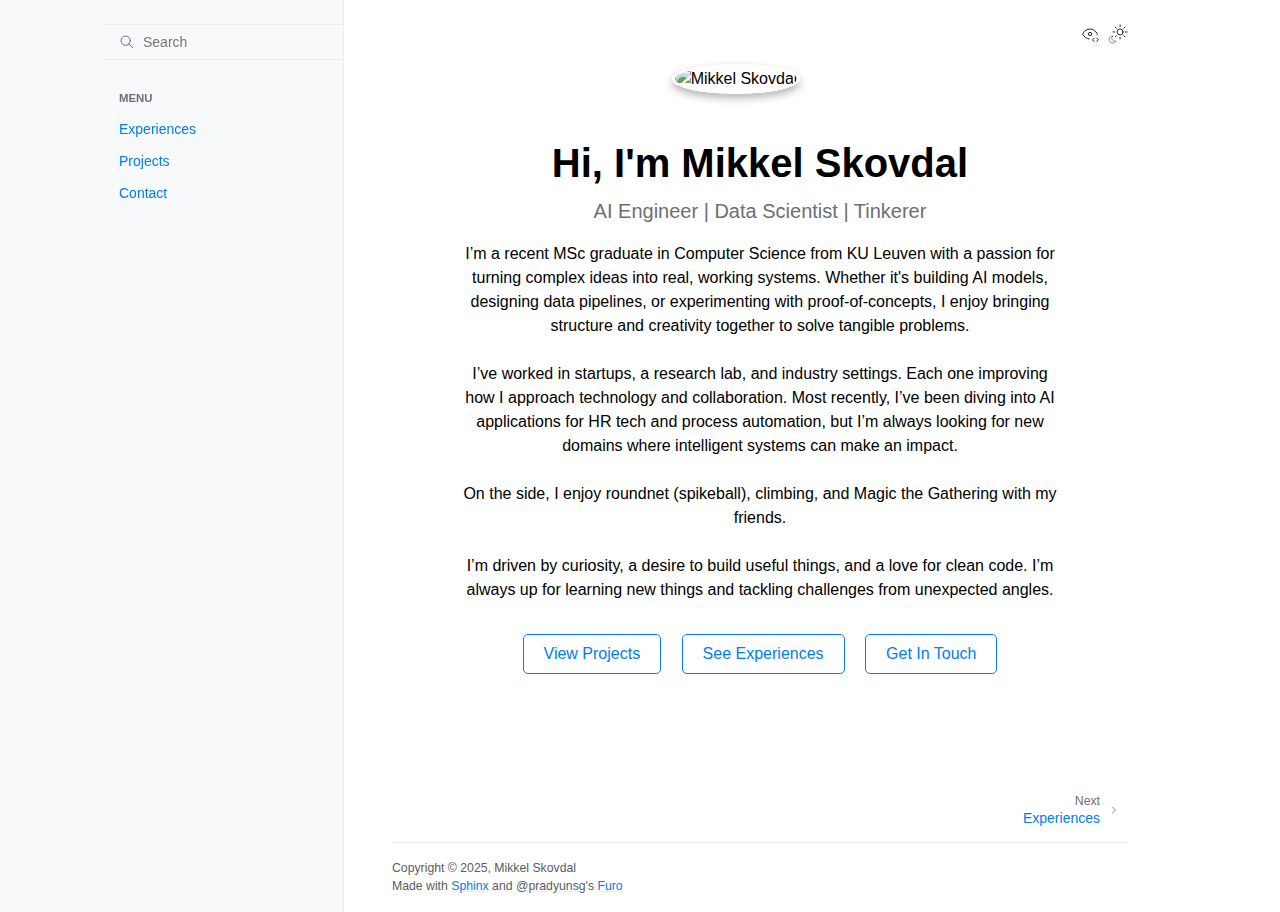
==== commit 9a588cfb: "Content updates" ====
--- a/docs/_build/html/index.html
+++ b/docs/_build/html/index.html
@@ -11,7 +11,7 @@
     <link rel="stylesheet" type="text/css" href="_static/styles/furo.css?v=354aac6f" />
     <link rel="stylesheet" type="text/css" href="_static/copybutton.css?v=76b2166b" />
     <link rel="stylesheet" type="text/css" href="_static/styles/furo-extensions.css?v=302659d7" />
-    <link rel="stylesheet" type="text/css" href="_static/css/custom.css?v=92c1c686" />
+    <link rel="stylesheet" type="text/css" href="_static/css/custom.css?v=8fa006a5" />
     
     
 
@@ -209,7 +209,6 @@
 <ul>
 <li class="toctree-l1"><a class="reference internal" href="experiences.html">Experiences</a></li>
 <li class="toctree-l1"><a class="reference internal" href="projects.html">Projects</a></li>
-<li class="toctree-l1"><a class="reference internal" href="interests.html">Interests</a></li>
 <li class="toctree-l1"><a class="reference internal" href="contact.html">Contact</a></li>
 </ul>
 
@@ -252,16 +251,25 @@
         </div>
         <article role="main" id="furo-main-content">
           <div class="hero-section">
-   <img src="_static/assets/profile.jpg" alt="Mikkel Skovdal" class="profile-pic">
+   <img src="_static/assets/personal/profile.jpg" alt="Mikkel Skovdal" class="profile-pic">
    <h1>Hi, I'm Mikkel Skovdal</h1>
-   <p class="subtitle">AI Engineer | Data Scientist | Semiconductor Enthusiast</p>
-   <p>Looking to apply AI/ML to novel use cases.</p>
-
-   <div class="about-in-hero">
-       <p>As a recent KU Leuven MSc graduate, I'm passionate about applying <strong>Artificial Intelligence</strong> and <strong>Data Engineering</strong> to solve tangible problems. My specific interest lies in the <strong>Semiconductor Industry</strong> – the engine of modern technology!</p>
-
-       <p>I'm captivated by the potential for AI to revolutionise this field: accelerating <strong>chip design</strong>, optimising <strong>fabrication processes</strong>, and improving <strong>defect detection</strong>. It's a field where precision meets immense scale, a perfect playground for intelligent automation. My thesis at <strong>Imec</strong> and research at <strong>TechWolf</strong> solidified this focus.</p>
-   </div>
+   <p class="subtitle">AI Engineer | Data Scientist | Tinkerer</p>
+
+   <p>
+      I’m a recent MSc graduate in Computer Science from KU Leuven with a passion for turning complex ideas into real, working systems. Whether it's building AI models, designing data pipelines, or experimenting with proof-of-concepts, I enjoy bringing structure and creativity together to solve tangible problems.
+   </p>
+
+   <p>
+      I’ve worked in startups, a research lab, and industry settings. Each one improving how I approach technology and collaboration. Most recently, I’ve been diving into AI applications for HR tech and process automation, but I’m always looking for new domains where intelligent systems can make an impact.
+   </p>
+
+   <p>
+      On the side, I enjoy roundnet (spikeball), climbing, and Magic the Gathering with my friends.
+   </p>
+
+   <p>
+      I’m driven by curiosity, a desire to build useful things, and a love for clean code. I’m always up for learning new things and tackling challenges from unexpected angles.
+   </p>
 
    <div class="hero-buttons">
       <a href="projects.html" class="button">View Projects</a>
--- a/docs/_build/html/_static/css/custom.css
+++ b/docs/_build/html/_static/css/custom.css
@@ -54,11 +54,11 @@
 .button { /* Primary */
     background-color: transparent;
     color: var(--color-brand-content, #0d6efd); /* Use theme link color */
-    border: 1px solid var(--color-brand-primary, #d7e7ff);
+    border: 1px solid var(--color-brand-primary, #0d6efd);
 }
 .button:hover {
-    background-color: var(--color-background-hover, rgba(202, 230, 255, 0.1));
-    border-color: var(--color-brand-content, #d7e7ff);
+    background-color: var(--color-background-hover, rgba(154, 208, 255, 0.1));
+    border-color: var(--color-brand-content, #0d6efd);
 }
 
 .hero-buttons { margin-top: 1rem; }
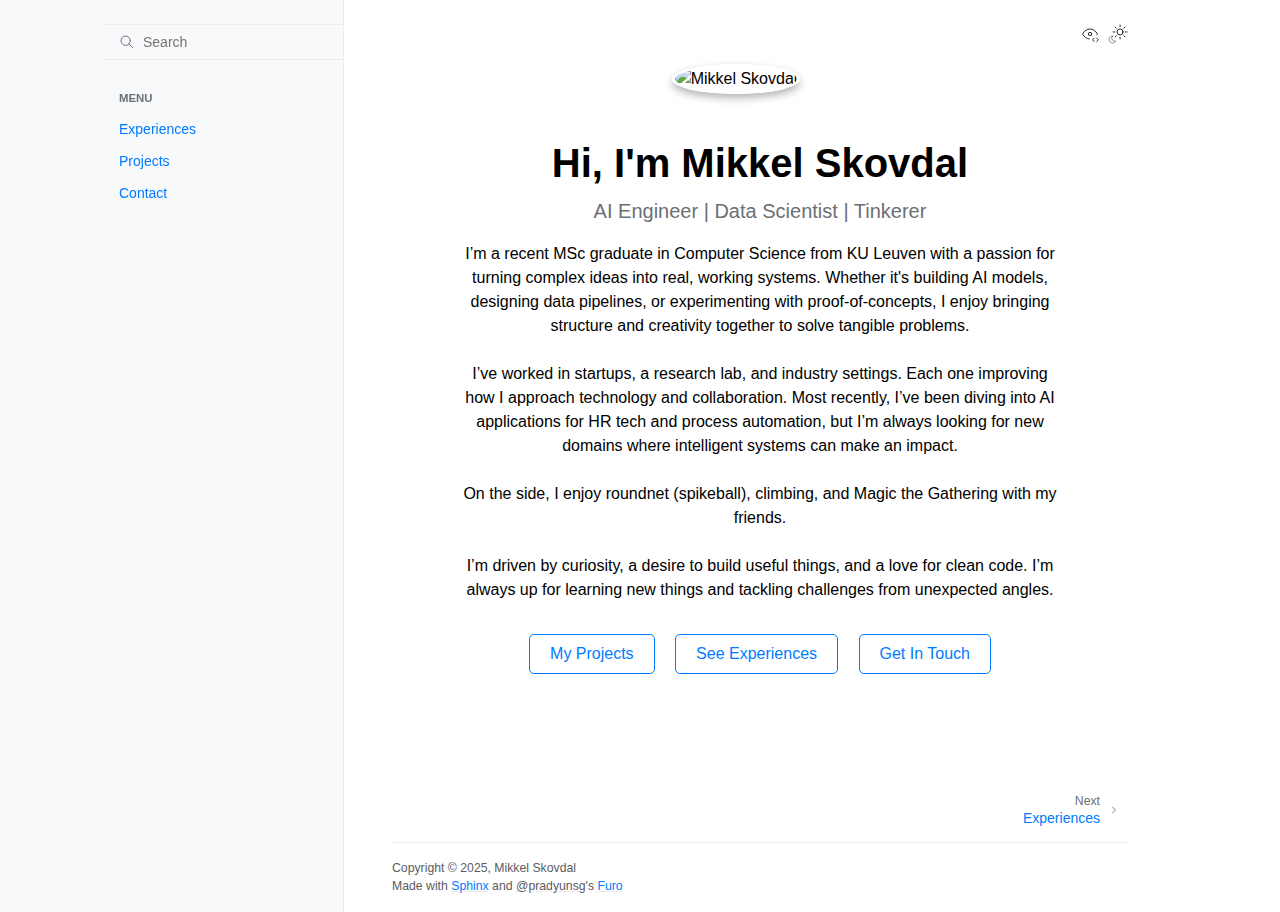
==== commit ba0ab2f8: "Content updates" ====
--- a/docs/_build/html/index.html
+++ b/docs/_build/html/index.html
@@ -272,7 +272,7 @@
    </p>
 
    <div class="hero-buttons">
-      <a href="projects.html" class="button">View Projects</a>
+      <a href="projects.html" class="button">My Projects</a>
       <a href="experiences.html" class="button">See Experiences</a>
       <a href="contact.html" class="button">Get In Touch</a>
    </div>
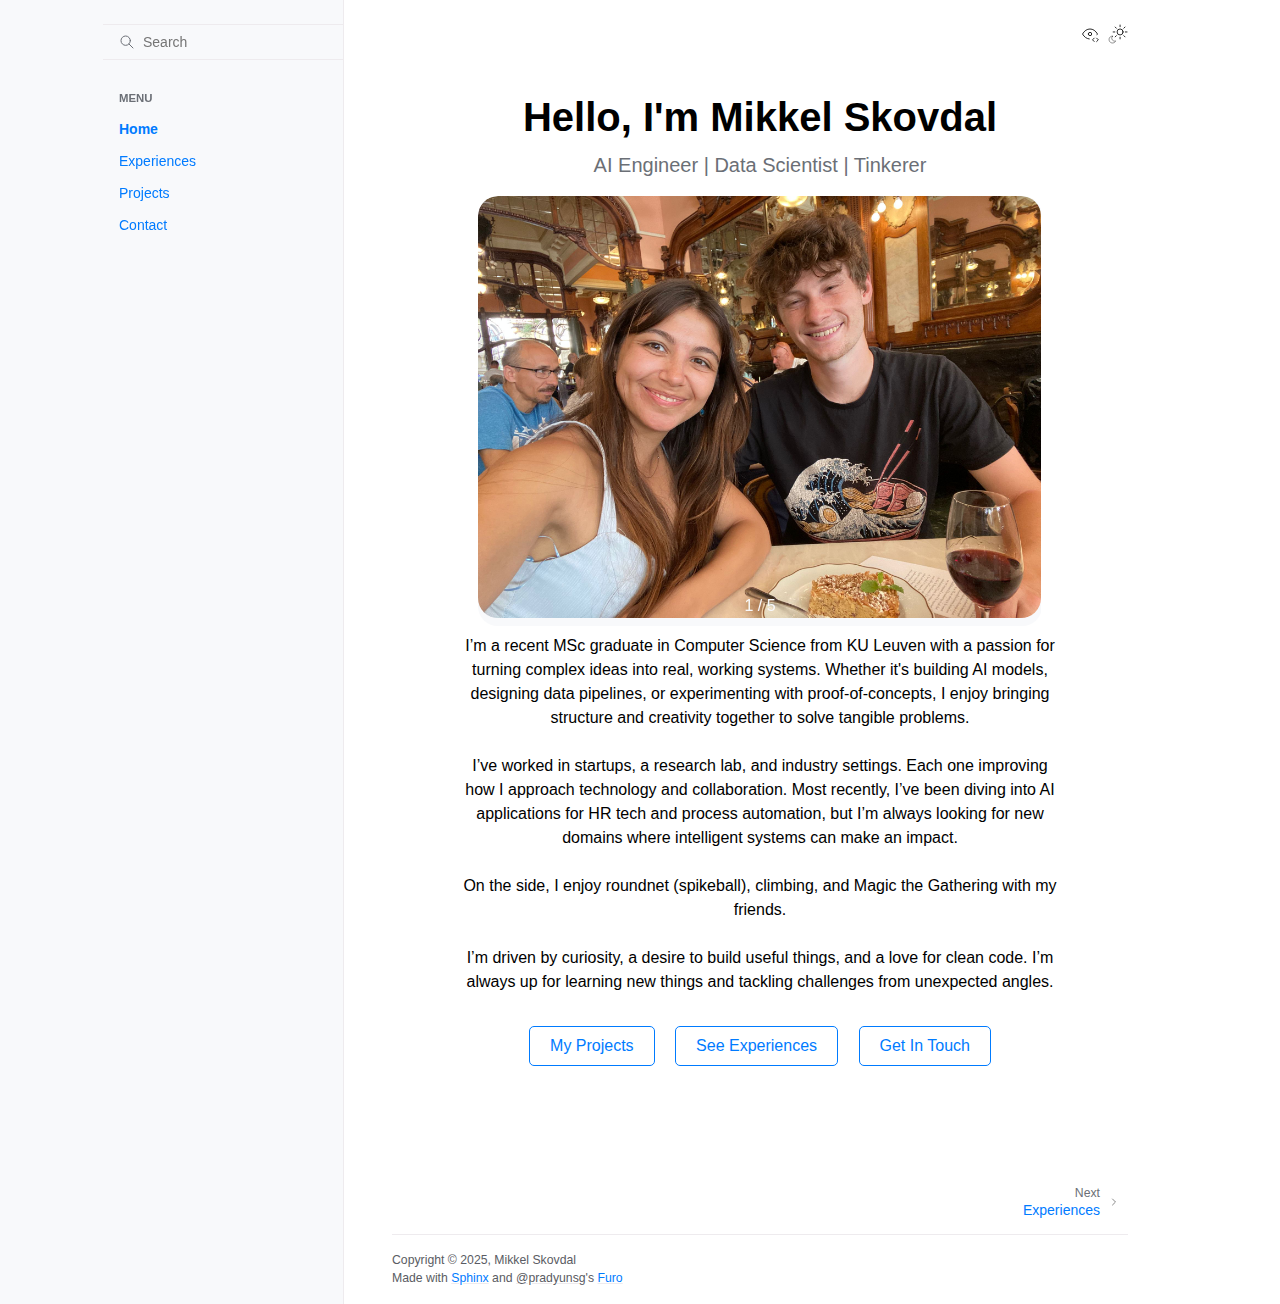
==== commit c14829b8: "carousel with pics" ====
--- a/docs/_build/html/index.html
+++ b/docs/_build/html/index.html
@@ -11,7 +11,8 @@
     <link rel="stylesheet" type="text/css" href="_static/styles/furo.css?v=354aac6f" />
     <link rel="stylesheet" type="text/css" href="_static/copybutton.css?v=76b2166b" />
     <link rel="stylesheet" type="text/css" href="_static/styles/furo-extensions.css?v=302659d7" />
-    <link rel="stylesheet" type="text/css" href="_static/css/custom.css?v=8fa006a5" />
+    <link rel="stylesheet" type="text/css" href="_static/css/custom.css?v=3e98faf2" />
+    <link rel="stylesheet" type="text/css" href="_static/css/swiper-bundle.css?v=fc1194b0" />
     
     
 
@@ -20,8 +21,8 @@
   body {
     --color-code-background: #f8f8f8;
   --color-code-foreground: black;
+  --color-brand-content: #007bff;
   --color-brand-primary: #007bff;
-  --color-brand-content: #007bff;
   
   }
   @media not print {
@@ -206,7 +207,8 @@
 </form>
 <div id="searchbox"></div><div class="sidebar-scroll"><div class="sidebar-tree">
   <p class="caption" role="heading"><span class="caption-text">Menu</span></p>
-<ul>
+<ul class="current">
+<li class="toctree-l1 current current-page"><a class="current reference internal" href="#">Home</a></li>
 <li class="toctree-l1"><a class="reference internal" href="experiences.html">Experiences</a></li>
 <li class="toctree-l1"><a class="reference internal" href="projects.html">Projects</a></li>
 <li class="toctree-l1"><a class="reference internal" href="contact.html">Contact</a></li>
@@ -251,9 +253,30 @@
         </div>
         <article role="main" id="furo-main-content">
           <div class="hero-section">
-   <img src="_static/assets/personal/profile.jpg" alt="Mikkel Skovdal" class="profile-pic">
-   <h1>Hi, I'm Mikkel Skovdal</h1>
+   <h1>Hello, I'm Mikkel Skovdal</h1>
    <p class="subtitle">AI Engineer | Data Scientist | Tinkerer</p>
+
+   <!-- Carousel-->
+   <div class="swiper profile-carousel">
+      <div class="swiper-wrapper">
+         <div class="swiper-slide">
+            <img src="_static/assets/carousel/couple.jpg" alt="Mikkel and Tutku">
+         </div>
+         <div class="swiper-slide">
+            <img src="_static/assets/carousel/porto.jpg" alt="Mikkel in Porto">
+         </div>
+         <div class="swiper-slide">
+            <img src="_static/assets/carousel/palestine.jpg" alt="Mikkel doing palestine run with dad">
+         </div>
+         <div class="swiper-slide">
+            <img src="_static/assets/carousel/ski.jpg" alt="Mikkel skiing">
+         </div>
+          <div class="swiper-slide">
+            <img src="_static/assets/carousel/family.jpg" alt="Mikkel with family">
+         </div>
+      </div>
+      <div class="swiper-pagination" style="color: var(--color-background-secondary)"></div>
+   </div>
 
    <p>
       I’m a recent MSc graduate in Computer Science from KU Leuven with a passion for turning complex ideas into real, working systems. Whether it's building AI models, designing data pipelines, or experimenting with proof-of-concepts, I enjoy bringing structure and creativity together to solve tangible problems.
@@ -324,5 +347,7 @@
     <script src="_static/scripts/furo.js?v=5fa4622c"></script>
     <script src="_static/clipboard.min.js?v=a7894cd8"></script>
     <script src="_static/copybutton.js?v=f281be69"></script>
+    <script src="_static/js/custom.js?v=9b93fad5"></script>
+    <script src="_static/js/swiper-bundle.js?v=2cd0d9ed"></script>
     </body>
 </html>--- a/docs/_build/html/_static/css/custom.css
+++ b/docs/_build/html/_static/css/custom.css
@@ -1,31 +1,18 @@
-/* Custom CSS for Mikkel's Sphinx Site */
-
-/* Hero Section Styling (if using raw HTML) */
+/* ------------- */
 .hero-section {
     text-align: center;
     padding: 4rem 1rem 3rem 1rem;
-    /* Furo themes often have background variables, or set directly */
-    /* background-color: var(--color-background-secondary); */
-    margin-bottom: 2rem; /* Space below hero */
-}
-
-.profile-pic {
-    width: 150px;
-    height: 150px;
-    border-radius: 50%;
-    margin-bottom: 1rem;
-    border: 3px solid var(--color-background-primary); /* Use theme variable */
-    box-shadow: 0 4px 8px rgba(0,0,0,0.3);
+    margin-bottom: 2rem;
 }
 
 .hero-section h1 {
     margin-bottom: 0.5rem;
-    font-size: 2.5rem; /* Adjust as needed */
+    font-size: 2.5rem;
 }
 
 .hero-section .subtitle {
     font-size: 1.25rem;
-    color: var(--color-foreground-muted); /* Use theme variable */
+    color: var(--color-foreground-muted);
     margin-bottom: 1rem;
 }
 
@@ -36,24 +23,23 @@
     margin-right: auto;
 }
 
-/* Basic Button Styling (adapt colors to Furo variables if possible) */
 .button, .button-secondary {
     display: inline-block;
     padding: 10px 20px;
     margin: 8px;
     border-radius: 5px;
-    text-decoration: none !important; /* Override default link styles */
+    text-decoration: none !important;
     font-weight: 500;
     transition: all 0.3s ease;
     cursor: pointer;
     border: 1px solid transparent;
     font-size: 1rem;
-    line-height: normal; /* Ensure proper button height */
+    line-height: normal;
 }
 
-.button { /* Primary */
+.button {
     background-color: transparent;
-    color: var(--color-brand-content, #0d6efd); /* Use theme link color */
+    color: var(--color-brand-content, #0d6efd);
     border: 1px solid var(--color-brand-primary, #0d6efd);
 }
 .button:hover {
@@ -63,15 +49,13 @@
 
 .hero-buttons { margin-top: 1rem; }
 
-/* Add some spacing between project/experience entries */
 hr {
     margin-top: 1.5rem;
     margin-bottom: 1.5rem;
     border: 0;
-    border-top: 1px solid var(--color-foreground-border); /* Use theme border color */
+    border-top: 1px solid var(--color-foreground-border);
 }
 
-/* Adjust list spacing */
 ul, ol {
     margin-bottom: 1rem;
 }
@@ -94,101 +78,112 @@
 }
 
 details.collapsible-section {
-    background-color: var(--color-background-secondary, #2a2a2a); /* Use theme's secondary background */
+    background-color: var(--color-background-secondary, #2a2a2a);
     border: 1px solid var(--color-foreground-border, #444);
     border-radius: 5px;
-    margin-bottom: 1.5rem; /* Space between items */
-    /* Remove outer padding, let summary/content handle it */
+    margin-bottom: 1.5rem; 
     padding: 0;
-    overflow: hidden; /* Prevents content spillover before opening */
-  }
-  
-  details.collapsible-section summary {
+    overflow: hidden;
+}
+
+details.collapsible-section summary {
     cursor: pointer;
-    font-weight: normal; /* Let h3 handle boldness */
-    padding: 0.8rem 1.2rem; /* Padding inside the summary bar */
-    list-style: none; /* Remove default marker */
+    font-weight: normal;
+    padding: 0.8rem 1.2rem;
+    list-style: none;
     position: relative;
-    background-color: var(--color-background-secondary, #2a2a2a); /* Match details bg or slightly different */
+    background-color: var(--color-background-secondary, #2a2a2a);
     transition: background-color 0.2s ease;
-  }
-  details.collapsible-section summary:hover {
-      background-color: var(--color-background-hover, #333); /* Hover effect */
-  }
-  
-  details.collapsible-section summary::marker, /* Hide default marker consistently */
-  details.collapsible-section summary::-webkit-details-marker {
-      display: none;
-  }
-  
-  /* Custom Arrow Styling */
-  details.collapsible-section summary::before {
-    content: '▶'; /* Right-pointing arrow */
+}
+details.collapsible-section summary:hover {
+    background-color: var(--color-background-hover, #333);
+}
+
+details.collapsible-section summary::marker,
+details.collapsible-section summary::-webkit-details-marker {
+    display: none;
+}
+
+details.collapsible-section summary::before {
+    content: '▶';
     position: absolute;
-    left: 10px; /* Position from left */
+    left: 10px;
     top: 50%;
-    transform: translateY(-50%) scale(0.8); /* Make arrow slightly smaller */
+    transform: translateY(-50%) scale(0.8);
     font-size: 0.8em;
     color: var(--color-foreground-muted, #aaa);
     transition: transform 0.2s ease-in-out;
-  }
-  
-  details[open].collapsible-section summary::before {
-    transform: translateY(-50%) rotate(90deg) scale(0.8); /* Down-pointing arrow */
-  }
-  
-  /* Adjust summary content positioning */
-  details.collapsible-section summary h3,
-  details.collapsible-section summary .summary-line {
-      margin-left: 20px; /* Space for the arrow */
-  }
-  
-  details.collapsible-section summary h3 {
-     display: block; /* Title on its own line */
-     margin: 0;
-     font-size: 1.2em;
-     font-weight: 600; /* Make title bold */
-     color: var(--color-brand-content, #6bbaff); /* Theme's link/accent color */
-     line-height: 1.3;
-  }
-  details.collapsible-section summary .summary-line {
-     display: block;
-     font-size: 0.9em;
-     font-weight: normal;
-     color: var(--color-foreground-muted, #aaa); /* Muted color */
-     margin-top: 0.2rem;
-     line-height: 1.3;
-  }
-  
-  /* Style the content area */
-  .details-content {
-    padding: 1rem 1.2rem 1.2rem 2.2rem; /* Top, R, B, L (more left padding for indent) */
+}
+
+details[open].collapsible-section summary::before {
+transform: translateY(-50%) rotate(90deg) scale(0.8);
+}
+
+details.collapsible-section summary h3,
+details.collapsible-section summary .summary-line {
+    margin-left: 20px;
+}
+
+details.collapsible-section summary h3 {
+    display: block;
+    margin: 0;
+    font-size: 1.2em;
+    font-weight: 600;
+    color: var(--color-brand-content, #6bbaff);
+    line-height: 1.3;
+}
+details.collapsible-section summary .summary-line {
+    display: block;
+    font-size: 0.9em;
+    font-weight: normal;
+    color: var(--color-foreground-muted, #aaa);
+    margin-top: 0.2rem;
+    line-height: 1.3;
+}
+
+.details-content {
+    padding: 1rem 1.2rem 1.2rem 2.2rem;
     border-top: 1px solid var(--color-foreground-border, #444);
-    background-color: var(--color-background-primary, #1e1e1e); /* Match main background */
-  }
-  
-  /* Ensure RST elements inside details-content look okay */
-  .details-content p,
-  .details-content ul,
-  .details-content ol {
-      margin-bottom: 0.8rem; /* Spacing for paragraphs/lists inside */
-  }
-  .details-content li {
-      margin-bottom: 0.4rem;
-  }
-  .details-content strong {
-      color: var(--color-foreground-primary); /* Ensure strong text is readable */
-  }
-  .details-content code, .details-content tt { /* Inline code */
-      background-color: var(--color-background-secondary);
-      padding: 0.1em 0.4em;
-      border-radius: 3px;
-      font-size: 0.9em;
-      color: var(--color-foreground-primary);
-      border: 1px solid var(--color-foreground-border);
-  }
-  
-  /* Remove the extra horizontal rule if desired */
-  hr {
-      display: none; /* Hide the <hr/> used previously */
-  }+    background-color: var(--color-background-primary, #1e1e1e);
+}
+
+.details-content p,
+.details-content ul,
+.details-content ol {
+    margin-bottom: 0.8rem;
+}
+.details-content li {
+    margin-bottom: 0.4rem;
+}
+.details-content strong {
+    color: var(--color-foreground-primary);
+}
+.details-content code, .details-content tt {
+    background-color: var(--color-background-secondary);
+    padding: 0.1em 0.4em;
+    border-radius: 3px;
+    font-size: 0.9em;
+    color: var(--color-foreground-primary);
+    border: 1px solid var(--color-foreground-border);
+}
+
+hr {
+    display: none;
+}
+
+/* -------- */
+.swiper {
+    width: 80%;
+    height: auto;
+    border-radius: 20px;
+}
+
+.swiper-slide {
+    text-align: center;
+    font-size: 18px;
+    background: var(--color-background-secondary);
+}
+
+.swiper-slide img {
+    border-radius: 20px;
+}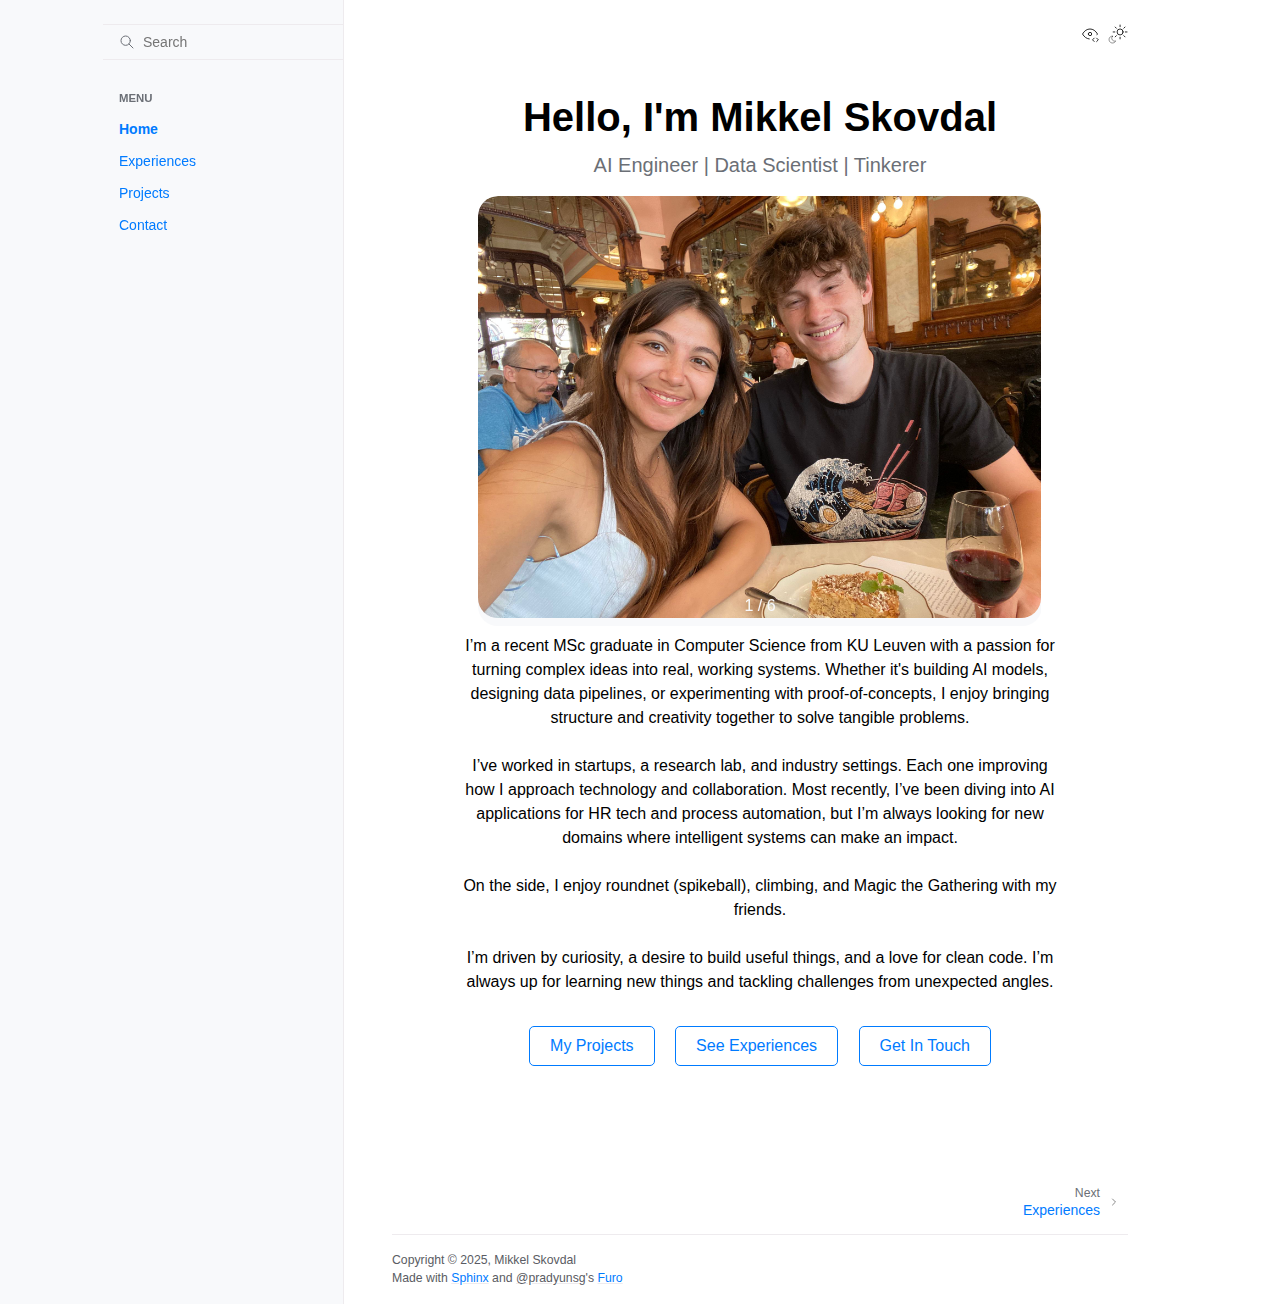
==== commit a1068648: "Updated gifs" ====
--- a/docs/_build/html/index.html
+++ b/docs/_build/html/index.html
@@ -11,7 +11,7 @@
     <link rel="stylesheet" type="text/css" href="_static/styles/furo.css?v=354aac6f" />
     <link rel="stylesheet" type="text/css" href="_static/copybutton.css?v=76b2166b" />
     <link rel="stylesheet" type="text/css" href="_static/styles/furo-extensions.css?v=302659d7" />
-    <link rel="stylesheet" type="text/css" href="_static/css/custom.css?v=3e98faf2" />
+    <link rel="stylesheet" type="text/css" href="_static/css/custom.css?v=28469fdd" />
     <link rel="stylesheet" type="text/css" href="_static/css/swiper-bundle.css?v=fc1194b0" />
     
     
@@ -274,6 +274,9 @@
           <div class="swiper-slide">
             <img src="_static/assets/carousel/family.jpg" alt="Mikkel with family">
          </div>
+         <div class="swiper-slide">
+            <img src="_static/assets/backdrop/working-dark.gif" alt="Working Gif">
+         </div>
       </div>
       <div class="swiper-pagination" style="color: var(--color-background-secondary)"></div>
    </div>
--- a/docs/_build/html/_static/css/custom.css
+++ b/docs/_build/html/_static/css/custom.css
@@ -1,4 +1,3 @@
-/* ------------- */
 .hero-section {
     text-align: center;
     padding: 4rem 1rem 3rem 1rem;
@@ -143,7 +142,6 @@
 
 .details-content {
     padding: 1rem 1.2rem 1.2rem 2.2rem;
-    border-top: 1px solid var(--color-foreground-border, #444);
     background-color: var(--color-background-primary, #1e1e1e);
 }
 
